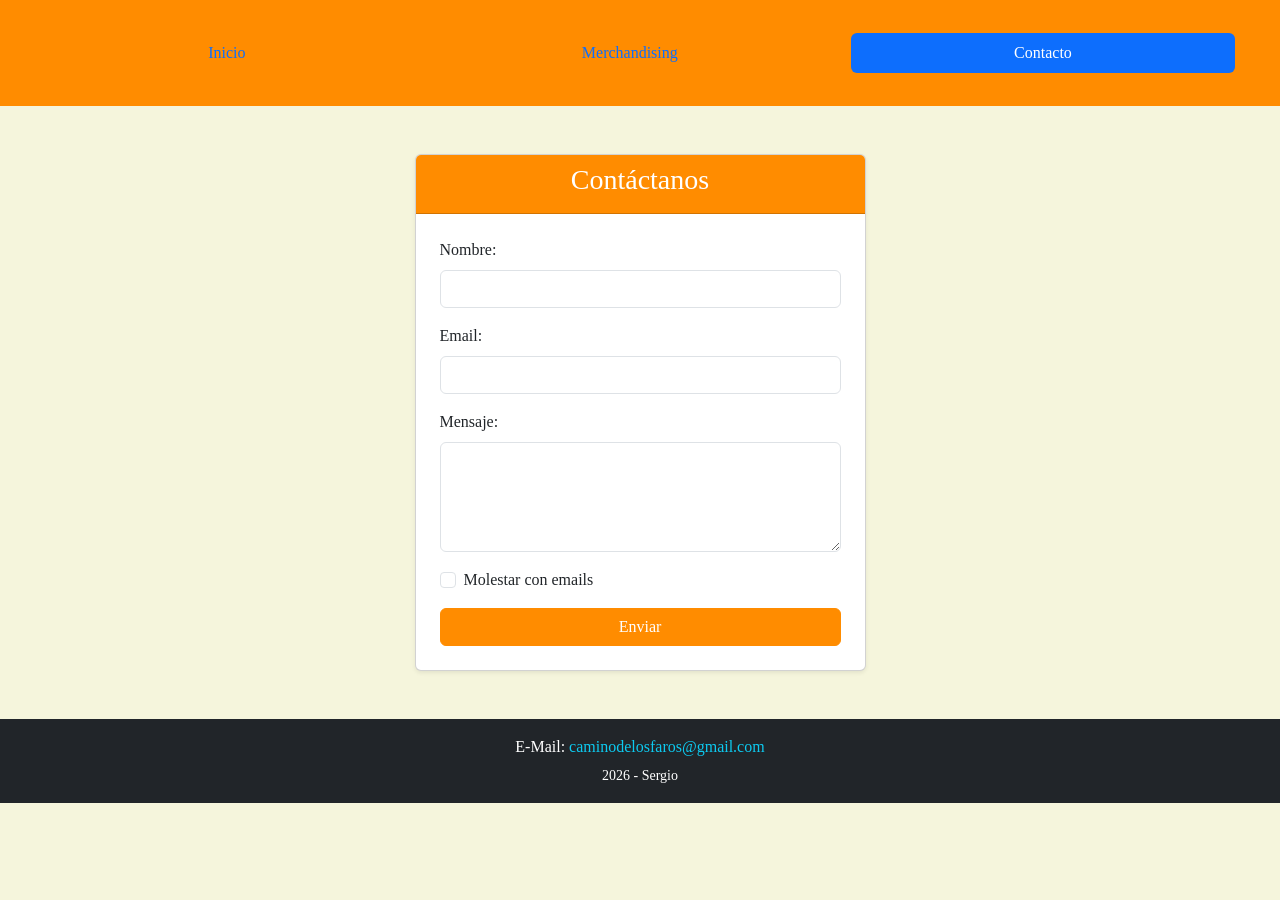
==== pages/contacto.html @ 745af320 "Entrega 2 16-02-2026 - Sergio Garcia" ====
<!DOCTYPE html>
<html lang="es">
<head>
    <meta charset="UTF-8">
    <meta name="viewport" content="width=device-width, initial-scale=1">
    <title>Contacto</title>
    
    <link href="https://cdn.jsdelivr.net/npm/bootstrap@5.3.8/dist/css/bootstrap.min.css" rel="stylesheet">
    <link rel="stylesheet" href="../css/styles.css">

    <style>  /* pone el color que quiero en sustitucion del que viene con bt */

        .fondo-beige { background-color: #F5F5DC !important; }
        .bg-naranja { background-color: #FF8C00 !important; }
        .btn-naranja { background-color: #FF8C00; border-color: #FF8C00; color: white; }
        .btn-naranja:hover { background-color: #e07b00; border-color: #e07b00; color: white; }
    </style>
</head>

<body class="fondo-beige">

<header class="header-index">
    <nav class="navbar navbar-expand-lg bg-naranja">
        <div class="container-fluid">
            
            <button class="navbar-toggler w-100 mb-2" type="button" data-bs-toggle="collapse" data-bs-target="#menuContacto" aria-controls="menuContacto" aria-expanded="false" aria-label="Toggle navigation">
                <span class="navbar-toggler-icon"></span> Menú
            </button>

            <div class="collapse navbar-collapse" id="menuContacto">
                <ul class="nav nav-pills nav-fill p-2 w-100" id="pillNav2"> 
                    <li class="nav-item">
                        <a class="nav-link " href="../index.html">Inicio</a>
                    </li>
                    <li class="nav-item">
                        <a class="nav-link" href="merchandising.html">Merchandising</a>
                    </li>
                    <li class="nav-item">
                        <a class="nav-link active" href="contacto.html">Contacto</a>
                    </li>
                </ul>
            </div>
        </div>
    </nav>
</header>

<main>
    <div class="container mt-5 mb-5">
        <div class="row justify-content-center">
            <div class="col-md-6 col-lg-5">
                
                <div class="card shadow-sm">
                    <div class="card-header bg-naranja text-white text-center">
                        <h3>Contáctanos</h3>
                    </div>
                    <div class="card-body p-4">
                        
                        <form>
                            <div class="mb-3">
                                <label for="name" class="form-label">Nombre:</label>
                                <input type="text" class="form-control" id="name" name="name">
                            </div>

                            <div class="mb-3">
                                <label for="email" class="form-label">Email:</label>
                                <input type="email" class="form-control" id="email" name="email">
                            </div>

                            <div class="mb-3">
                                <label for="message" class="form-label">Mensaje:</label>
                                <textarea class="form-control" id="message" name="message" rows="4"></textarea> 
                            </div>

                            <div class="mb-3 form-check">
                                <input type="checkbox" class="form-check-input" id="newsletter" name="newsletter">
                                <label class="form-check-label" for="newsletter">Molestar con emails</label>
                            </div>

                            <button type="submit" class="btn btn-naranja w-100">Enviar</button>
                        </form>

                    </div>
                </div>

            </div>
        </div>
    </div>
</main>

<footer class="bg-dark text-white text-center py-3 mt-auto">
    <div class="container">
        <address class="mb-1">
            E-Mail: <a href="mailto:sergiogarciaop88@gmail.com" class="text-info text-decoration-none">caminodelosfaros@gmail.com</a>
        </address>
        <small><time datetime="2026-01-05">2026 - Sergio</time></small>
    </div>
</footer>

<script src="https://cdn.jsdelivr.net/npm/bootstrap@5.3.8/dist/js/bootstrap.bundle.min.js"></script>
</body>
</html>
---- css/styles.css ----
* {
    margin: 0;
    padding: 0;
    box-sizing: border-box;
}

    /*header general */

.header-index {
   background-color: orange;
}


.header-index nav {
    padding: 20px;
}

.header-index nav ul {
    list-style: none;      
    margin: 5px;
    padding: 0;
    display: flex;
    justify-content: space-between;
    width: 100%;
    gap: 10px;
}




    /* navbar general */


.index nav {
    display: flex;
    flex-direction: row;
    align-items: space-between; 
    list-style: none;
    font-size: 2vh;
}
    

/* index.html */
    
.img-encabezado {
   width: 100%;
}






    /* valores generales */


h1, h2, h3 {
    text-align: center; /* Centrar todos los títulos de los "h" */
}

nav a {
    color: black;
}

section p {

    color: black; 
}


figure {
    margin-top: 20px;   /* con esto le damos márgenes a lo que se encuentre dentro de figure */
    margin-bottom: 20px;
}



#fecha {
    background-color: black; /* Color del fondo */
    color: white; /* Color de las letras */
    text-align: center; /* Centramos el texto */
}

#derecha {      
    text-align: right; /* Lo centro a la derecha */
    text-decoration: none;
}

footer a {
    color: red;
    text-decoration: none; /* Le quito el fondo azul al enlace */
}


#esquinaderecha{
    text-align: right;
    color: green;
}


    /* valores para merchandising */

.merchandising {
    display: flex;
    flex-direction: column;
    text-align: center; 
    gap: 15px;
    padding: 15px;
    margin-bottom: 20px;
}

.merchandising p {
    font-size: 2rem;
    line-height: 1.4;
    margin: 0 10px 10px;
    font-family: cursive;
    align-items: center;
    color: rgb(0, 0, 0);
}

.imagen {
    display: flex;
    justify-content: center;

}

.imagen img{ 
    width: 500px;
}


.merchandising button {
    display: inline-block;
    justify-content: center;
    flex-basis: 25px;
    margin-bottom: 25px;
    width: 100px;
    height: 100px;
    font-size: large;
}

.merch-h1 {
    margin-bottom: 20px;
}


body {
    font-family: Georgia, 'Times New Roman', Times, serif;/* Tipografía */
    background-color: beige;
}



.index {
    text-align: center;
}



.volver-arriba {
    font-size: 25px;
}


    /* Media Query para que sea responsive */

@media (min-width:768px) {
    
    .body-merch img {
        width: 350px
    }
    .merchandising button {
    display: inline-block;
    justify-content: center;
    flex-basis: 25px;
    margin-bottom: 25px;
    width: 60px;
    height: 60px;
    font-size: small;
}
}
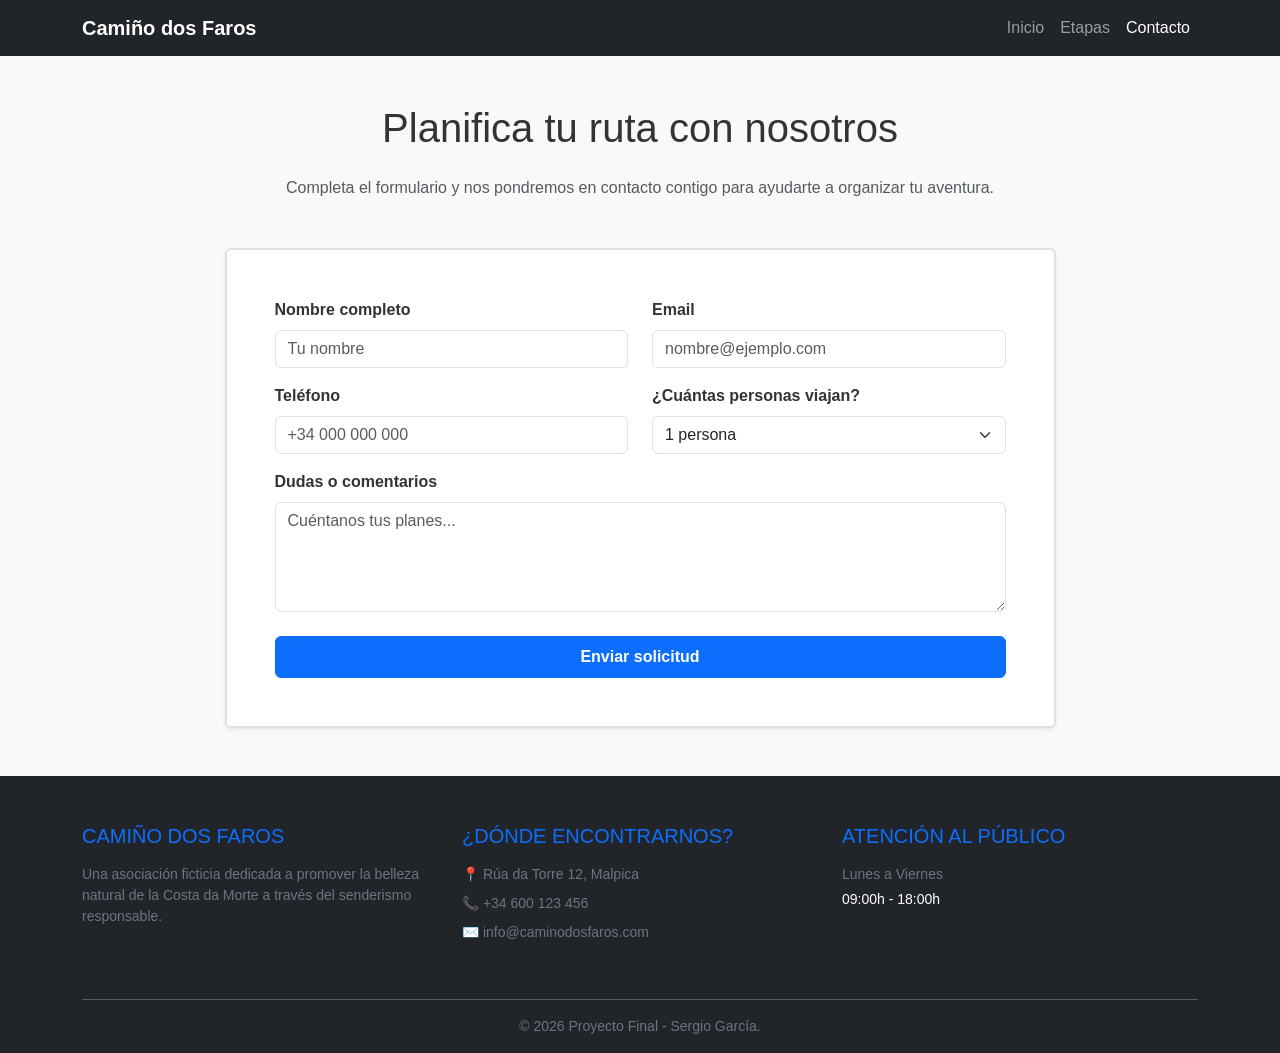
==== commit a2a1ab52: "dia 1 prueba final 09032026" ====
--- a/pages/contacto.html
+++ b/pages/contacto.html
@@ -2,100 +2,108 @@
 <html lang="es">
 <head>
     <meta charset="UTF-8">
-    <meta name="viewport" content="width=device-width, initial-scale=1">
-    <title>Contacto</title>
-    
-    <link href="https://cdn.jsdelivr.net/npm/bootstrap@5.3.8/dist/css/bootstrap.min.css" rel="stylesheet">
-    <link rel="stylesheet" href="../css/styles.css">
+    <meta name="viewport" content="width=device-width, initial-scale=1.0">
+    <title>O Camiño dos Faros | Contacto</title>
+    <link href="https://cdn.jsdelivr.net/npm/bootstrap@5.3.2/dist/css/bootstrap.min.css" rel="stylesheet">
+    <link rel="stylesheet" href="../css/main.css">
+</head>
+<body class="d-flex flex-column min-vh-100">
 
-    <style>  /* pone el color que quiero en sustitucion del que viene con bt */
-
-        .fondo-beige { background-color: #F5F5DC !important; }
-        .bg-naranja { background-color: #FF8C00 !important; }
-        .btn-naranja { background-color: #FF8C00; border-color: #FF8C00; color: white; }
-        .btn-naranja:hover { background-color: #e07b00; border-color: #e07b00; color: white; }
-    </style>
-</head>
-
-<body class="fondo-beige">
-
-<header class="header-index">
-    <nav class="navbar navbar-expand-lg bg-naranja">
-        <div class="container-fluid">
+    <nav class="navbar navbar-expand-lg navbar-dark bg-dark">
+        <div class="container">
+            <a class="navbar-brand fw-bold" href="../index.html">Camiño dos Faros</a>
             
-            <button class="navbar-toggler w-100 mb-2" type="button" data-bs-toggle="collapse" data-bs-target="#menuContacto" aria-controls="menuContacto" aria-expanded="false" aria-label="Toggle navigation">
-                <span class="navbar-toggler-icon"></span> Menú
+            <button class="navbar-toggler" type="button" data-bs-toggle="collapse" data-bs-target="#navbarNav" aria-controls="navbarNav" aria-expanded="false" aria-label="Toggle navigation">
+                <span class="navbar-toggler-icon"></span>
             </button>
-
-            <div class="collapse navbar-collapse" id="menuContacto">
-                <ul class="nav nav-pills nav-fill p-2 w-100" id="pillNav2"> 
+            
+            <div class="collapse navbar-collapse" id="navbarNav">
+                <ul class="navbar-nav ms-auto">
                     <li class="nav-item">
-                        <a class="nav-link " href="../index.html">Inicio</a>
+                        <a class="nav-link" href="../index.html">Inicio</a>
                     </li>
                     <li class="nav-item">
-                        <a class="nav-link" href="merchandising.html">Merchandising</a>
+                        <a class="nav-link" href="etapas.html">Etapas</a>
                     </li>
                     <li class="nav-item">
-                        <a class="nav-link active" href="contacto.html">Contacto</a>
+                        <a class="nav-link active" aria-current="page" href="contacto.html">Contacto</a>
                     </li>
                 </ul>
             </div>
         </div>
     </nav>
-</header>
 
-<main>
-    <div class="container mt-5 mb-5">
-        <div class="row justify-content-center">
-            <div class="col-md-6 col-lg-5">
-                
-                <div class="card shadow-sm">
-                    <div class="card-header bg-naranja text-white text-center">
-                        <h3>Contáctanos</h3>
-                    </div>
-                    <div class="card-body p-4">
-                        
-                        <form>
-                            <div class="mb-3">
-                                <label for="name" class="form-label">Nombre:</label>
-                                <input type="text" class="form-control" id="name" name="name">
+    <main class="container mt-5 mb-5 flex-grow-1">
+        <h1 class="text-center mb-4">Planifica tu ruta con nosotros</h1>
+        <p class="text-center text-muted mb-5">Completa el formulario y nos pondremos en contacto contigo para ayudarte a organizar tu aventura.</p>
+        
+        <section class="row justify-content-center">
+            <div class="col-lg-9">
+                <div class="bg-white p-4 p-md-5 rounded shadow-sm border border-2">
+                    <form>
+                        <div class="row">
+                            <div class="col-md-6 mb-3">
+                                <label class="form-label fw-bold">Nombre completo</label>
+                                <input type="text" class="form-control" placeholder="Tu nombre" required>
                             </div>
+                            <div class="col-md-6 mb-3">
+                                <label class="form-label fw-bold">Email</label>
+                                <input type="email" class="form-control" placeholder="nombre@ejemplo.com" required>
+                            </div>
+                        </div>
+                        <div class="row">
+                            <div class="col-md-6 mb-3">
+                                <label class="form-label fw-bold">Teléfono</label>
+                                <input type="tel" class="form-control" placeholder="+34 000 000 000">
+                            </div>
+                            <div class="col-md-6 mb-3">
+                                <label class="form-label fw-bold">¿Cuántas personas viajan?</label>
+                                <select class="form-select">
+                                    <option>1 persona</option>
+                                    <option>2-4 personas</option>
+                                    <option>Grupo grande</option>
+                                </select>
+                            </div>
+                        </div>
+                        <div class="mb-4">
+                            <label class="form-label fw-bold">Dudas o comentarios</label>
+                            <textarea class="form-control" rows="4" placeholder="Cuéntanos tus planes..."></textarea>
+                        </div>
+                        <button type="submit" class="btn btn-primary w-100 py-2 fw-bold">Enviar solicitud</button>
+                    </form>
+                </div>
+            </div>
+        </section>
+    </main>
 
-                            <div class="mb-3">
-                                <label for="email" class="form-label">Email:</label>
-                                <input type="email" class="form-control" id="email" name="email">
-                            </div>
-
-                            <div class="mb-3">
-                                <label for="message" class="form-label">Mensaje:</label>
-                                <textarea class="form-control" id="message" name="message" rows="4"></textarea> 
-                            </div>
-
-                            <div class="mb-3 form-check">
-                                <input type="checkbox" class="form-check-input" id="newsletter" name="newsletter">
-                                <label class="form-check-label" for="newsletter">Molestar con emails</label>
-                            </div>
-
-                            <button type="submit" class="btn btn-naranja w-100">Enviar</button>
-                        </form>
-
-                    </div>
+    <footer class="bg-dark text-white pt-5 pb-3 mt-auto">
+        <div class="container">
+            <div class="row text-center text-md-start">
+                <div class="col-md-4 mb-4">
+                    <h5 class="text-uppercase mb-3 text-primary">Camiño dos Faros</h5>
+                    <p class="small text-secondary">Una asociación ficticia dedicada a promover la belleza natural de la Costa da Morte a través del senderismo responsable.</p>
                 </div>
-
+                <div class="col-md-4 mb-4">
+                    <h5 class="text-uppercase mb-3 text-primary">¿Dónde encontrarnos?</h5>
+                    <ul class="list-unstyled small text-secondary">
+                        <li class="mb-2">📍 Rúa da Torre 12, Malpica</li>
+                        <li class="mb-2">📞 +34 600 123 456</li>
+                        <li class="mb-2">✉️ info@caminodosfaros.com</li>
+                    </ul>
+                </div>
+                <div class="col-md-4 mb-4">
+                    <h5 class="text-uppercase mb-3 text-primary">Atención al Público</h5>
+                    <p class="small text-secondary mb-1">Lunes a Viernes</p>
+                    <p class="small">09:00h - 18:00h</p>
+                </div>
+            </div>
+            <hr class="bg-secondary">
+            <div class="text-center mt-3">
+                <p class="small mb-0 text-secondary">&copy; 2026 Proyecto Final - Sergio García.</p>
             </div>
         </div>
-    </div>
-</main>
+    </footer>
 
-<footer class="bg-dark text-white text-center py-3 mt-auto">
-    <div class="container">
-        <address class="mb-1">
-            E-Mail: <a href="mailto:sergiogarciaop88@gmail.com" class="text-info text-decoration-none">caminodelosfaros@gmail.com</a>
-        </address>
-        <small><time datetime="2026-01-05">2026 - Sergio</time></small>
-    </div>
-</footer>
-
-<script src="https://cdn.jsdelivr.net/npm/bootstrap@5.3.8/dist/js/bootstrap.bundle.min.js"></script>
+    <script src="https://cdn.jsdelivr.net/npm/bootstrap@5.3.2/dist/js/bootstrap.bundle.min.js"></script>
 </body>
 </html>
--- a/css/main.css
+++ b/css/main.css
@@ -0,0 +1,119 @@
+@charset "UTF-8";
+/* scss/main.scss - Archivo principal que SASS traduce a CSS */
+/* scss/_variables.scss - Aquí guardamos nuestros colores y fuentes */
+* {
+  margin: 0;
+  padding: 0;
+  box-sizing: border-box;
+}
+
+body {
+  font-family: "Segoe UI", Roboto, Helvetica, Arial, sans-serif;
+  background-color: #f8f9fa;
+  color: #333333;
+}
+
+.seccion-hero {
+  display: flex;
+  flex-direction: column; /* MÓVIL PRIMERO: Uno arriba del otro */
+  align-items: center;
+  text-align: center; /* Texto centrado para móvil */
+  padding: 3rem 1.5rem;
+  max-width: 1200px;
+  margin: 0 auto;
+  gap: 2rem;
+  /* MAGIA RESPONSIVE: Si la pantalla es más ancha que una tablet (768px) */
+}
+@media (min-width: 768px) {
+  .seccion-hero {
+    flex-direction: row; /* PC: Uno al lado del otro */
+    text-align: left; /* PC: Texto a la izquierda */
+    padding: 5rem 2rem;
+    gap: 3rem;
+  }
+}
+.seccion-hero .caja-texto {
+  flex: 1;
+}
+.seccion-hero .caja-texto h1 {
+  color: #0d6efd;
+  font-size: 2.2rem; /* Tamaño más humilde para celulares */
+  margin-bottom: 1rem;
+  line-height: 1.2;
+}
+@media (min-width: 768px) {
+  .seccion-hero .caja-texto h1 {
+    font-size: 3rem; /* Tamaño grande pero equilibrado para PC */
+  }
+}
+.seccion-hero .caja-texto p {
+  font-size: 1.1rem;
+  color: #333333;
+  line-height: 1.6;
+}
+.seccion-hero .caja-imagen {
+  flex: 1;
+  width: 100%;
+}
+.seccion-hero .caja-imagen .imagen-destacada {
+  width: 100%;
+  border-radius: 15px;
+  box-shadow: 0 10px 20px rgba(0, 0, 0, 0.15);
+}
+
+.pie-pagina-ancho {
+  background-color: #212529;
+  color: #ffffff;
+  /* Redujimos el padding (espacio interno) para que no sea tan alto */
+  padding: 2rem 0 0.5rem 0;
+  margin-top: auto; /* Esto ayuda a empujarlo bien abajo */
+}
+.pie-pagina-ancho .contenedor-footer {
+  display: flex;
+  flex-direction: column;
+  gap: 1.5rem; /* Menos espacio entre columnas en móvil */
+  padding: 0 1.5rem;
+  max-width: 1200px;
+  margin: 0 auto;
+  text-align: center;
+}
+@media (min-width: 768px) {
+  .pie-pagina-ancho .contenedor-footer {
+    flex-direction: row;
+    text-align: left;
+    justify-content: space-between;
+    gap: 2rem; /* Espacio moderado en PC */
+  }
+}
+.pie-pagina-ancho .contenedor-footer .columna-footer {
+  flex: 1;
+}
+.pie-pagina-ancho .contenedor-footer .columna-footer h3 {
+  color: #0d6efd;
+  font-size: 0.95rem; /* Títulos mucho más pequeños y sutiles */
+  margin-bottom: 0.8rem;
+  text-transform: uppercase;
+  letter-spacing: 0.5px; /* Un poquito de espacio entre letras para darle elegancia */
+}
+.pie-pagina-ancho .contenedor-footer .columna-footer p, .pie-pagina-ancho .contenedor-footer .columna-footer ul, .pie-pagina-ancho .contenedor-footer .columna-footer li {
+  font-size: 0.8rem; /* Letra tipo "letra chica" corporativa */
+  color: #adb5bd;
+  list-style: none;
+  margin-bottom: 0; /* Quitamos márgenes extra */
+}
+.pie-pagina-ancho .contenedor-footer .columna-footer li {
+  margin-bottom: 0.3rem; /* Muy poquito espacio entre items de la lista */
+}
+.pie-pagina-ancho .copyright-footer {
+  text-align: center;
+  padding-top: 1rem; /* Menos espacio aquí también */
+  margin-top: 1.5rem;
+  border-top: 1px solid rgba(255, 255, 255, 0.1);
+}
+.pie-pagina-ancho .copyright-footer p {
+  font-size: 0.75rem; /* Texto de copyright súper pequeñito */
+  color: #6c757d; /* Un gris un poco más oscuro para que pase desapercibido */
+  margin: 0;
+}
+
+/*# sourceMappingURL=main.css.map */
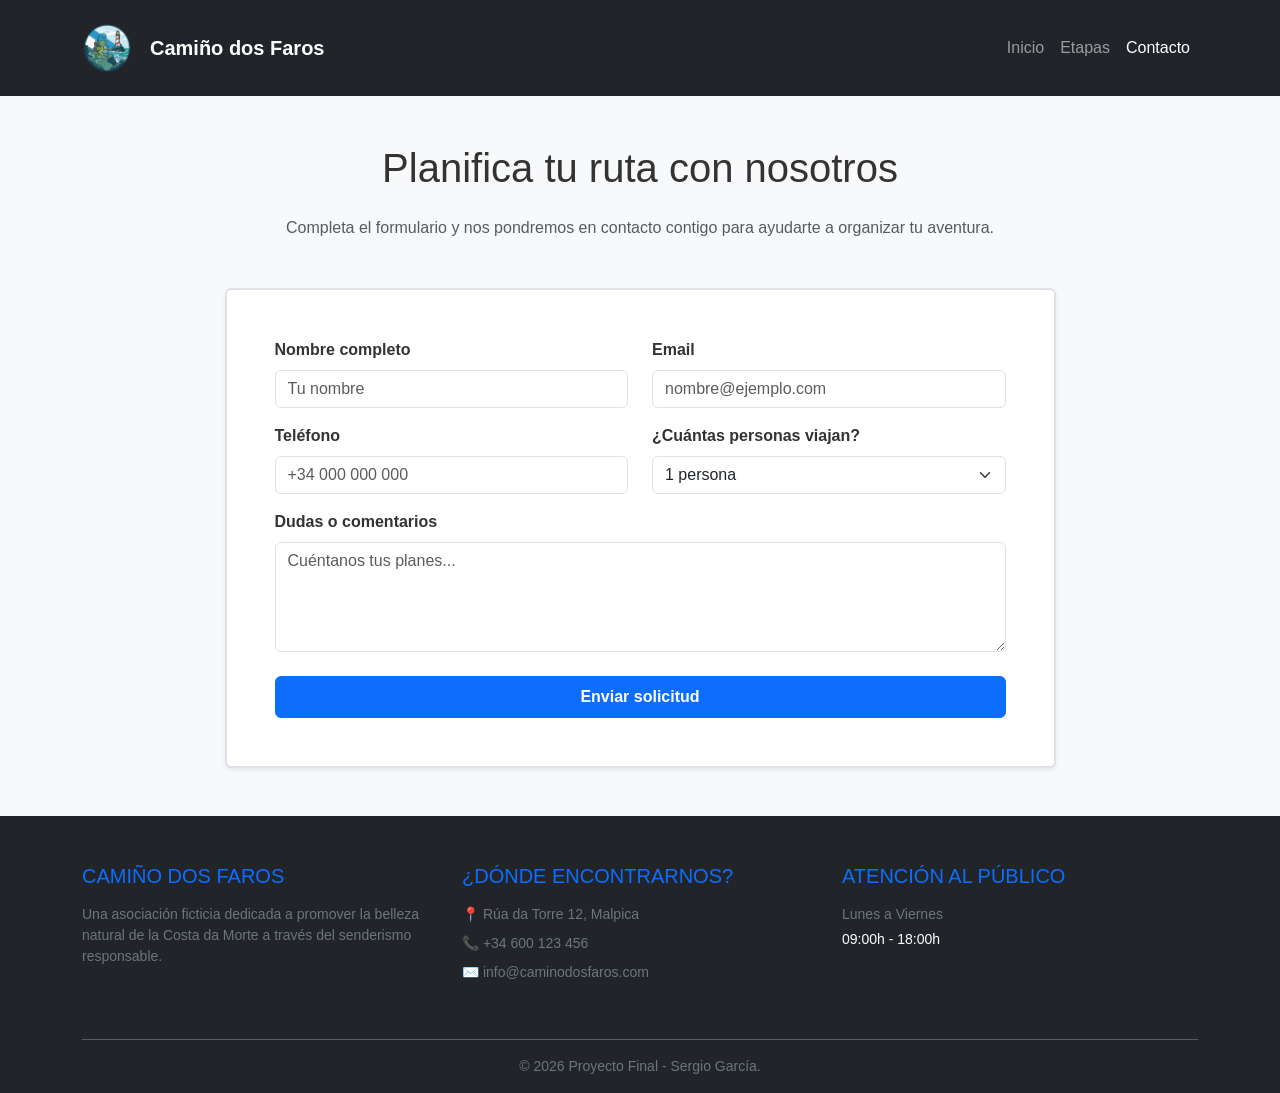
==== commit c6dca0f6: "Entrega Sergio Garcia 09032026" ====
--- a/pages/contacto.html
+++ b/pages/contacto.html
@@ -11,7 +11,10 @@
 
     <nav class="navbar navbar-expand-lg navbar-dark bg-dark">
         <div class="container">
-            <a class="navbar-brand fw-bold" href="../index.html">Camiño dos Faros</a>
+            <a class="navbar-brand d-flex align-items-center fw-bold" href="../index.html">
+                <img src="../img/LogoTraski.png" alt="Logo Traski" width="70" height="70" class="me-2">
+                Camiño dos Faros
+            </a>
             
             <button class="navbar-toggler" type="button" data-bs-toggle="collapse" data-bs-target="#navbarNav" aria-controls="navbarNav" aria-expanded="false" aria-label="Toggle navigation">
                 <span class="navbar-toggler-icon"></span>
--- a/css/main.css
+++ b/css/main.css
@@ -1,5 +1,4 @@
 @charset "UTF-8";
-/* scss/main.scss - Archivo principal que SASS traduce a CSS */
 /* scss/_variables.scss - Aquí guardamos nuestros colores y fuentes */
 * {
   margin: 0;
@@ -13,65 +12,91 @@
   color: #333333;
 }
 
-.seccion-hero {
+.seccion-hero-fondo {
+  background-attachment: fixed;
+  background-position: center;
+  background-size: cover;
+  background-repeat: no-repeat;
+  min-height: 80vh;
   display: flex;
-  flex-direction: column; /* MÓVIL PRIMERO: Uno arriba del otro */
+  justify-content: center;
   align-items: center;
-  text-align: center; /* Texto centrado para móvil */
-  padding: 3rem 1.5rem;
-  max-width: 1200px;
-  margin: 0 auto;
-  gap: 2rem;
-  /* MAGIA RESPONSIVE: Si la pantalla es más ancha que una tablet (768px) */
+  padding: 2rem;
+}
+.seccion-hero-fondo .caja-texto-superpuesta {
+  background-color: rgba(0, 0, 0, 0.65);
+  padding: 3rem;
+  border-radius: 15px;
+  text-align: center;
+  max-width: 800px;
+  backdrop-filter: blur(5px);
+  box-shadow: 0 15px 30px rgba(0, 0, 0, 0.5);
+}
+.seccion-hero-fondo .caja-texto-superpuesta h1 {
+  color: #ffffff;
+  font-size: 2.5rem;
+  margin-bottom: 1.5rem;
+  font-weight: bold;
 }
 @media (min-width: 768px) {
-  .seccion-hero {
-    flex-direction: row; /* PC: Uno al lado del otro */
-    text-align: left; /* PC: Texto a la izquierda */
-    padding: 5rem 2rem;
-    gap: 3rem;
+  .seccion-hero-fondo .caja-texto-superpuesta h1 {
+    font-size: 4rem;
   }
 }
-.seccion-hero .caja-texto {
-  flex: 1;
-}
-.seccion-hero .caja-texto h1 {
-  color: #0d6efd;
-  font-size: 2.2rem; /* Tamaño más humilde para celulares */
-  margin-bottom: 1rem;
-  line-height: 1.2;
+.seccion-hero-fondo .caja-texto-superpuesta p {
+  color: #e0e0e0;
+  font-size: 1.2rem;
 }
 @media (min-width: 768px) {
-  .seccion-hero .caja-texto h1 {
-    font-size: 3rem; /* Tamaño grande pero equilibrado para PC */
+  .seccion-hero-fondo .caja-texto-superpuesta p {
+    font-size: 1.4rem;
   }
 }
-.seccion-hero .caja-texto p {
+
+.header-etapas {
+  background-image: url("../img/FotoFondoEtapas.jpg");
+  background-attachment: fixed;
+  background-position: center;
+  background-size: cover;
+  background-repeat: no-repeat;
+  min-height: 40vh;
+  display: flex;
+  justify-content: center;
+  align-items: center;
+  padding: 2rem;
+  text-align: center;
+}
+.header-etapas .caja-texto-superpuesta {
+  background-color: rgba(0, 0, 0, 0.6);
+  padding: 2.5rem;
+  border-radius: 15px;
+  backdrop-filter: blur(5px);
+  max-width: 850px;
+  box-shadow: 0 10px 25px rgba(0, 0, 0, 0.3);
+}
+.header-etapas .caja-texto-superpuesta h1 {
+  color: #ffffff;
+  font-size: 2.2rem;
+  margin-bottom: 1rem;
+  text-transform: uppercase;
+  letter-spacing: 2px;
+}
+.header-etapas .caja-texto-superpuesta p {
+  color: #dddddd;
   font-size: 1.1rem;
-  color: #333333;
-  line-height: 1.6;
-}
-.seccion-hero .caja-imagen {
-  flex: 1;
-  width: 100%;
-}
-.seccion-hero .caja-imagen .imagen-destacada {
-  width: 100%;
-  border-radius: 15px;
-  box-shadow: 0 10px 20px rgba(0, 0, 0, 0.15);
+  margin-bottom: 0;
 }
 
 .pie-pagina-ancho {
   background-color: #212529;
   color: #ffffff;
-  /* Redujimos el padding (espacio interno) para que no sea tan alto */
   padding: 2rem 0 0.5rem 0;
-  margin-top: auto; /* Esto ayuda a empujarlo bien abajo */
+  margin-top: auto;
 }
 .pie-pagina-ancho .contenedor-footer {
   display: flex;
   flex-direction: column;
-  gap: 1.5rem; /* Menos espacio entre columnas en móvil */
+  gap: 1.5rem;
   padding: 0 1.5rem;
   max-width: 1200px;
   margin: 0 auto;
@@ -82,7 +107,7 @@
     flex-direction: row;
     text-align: left;
     justify-content: space-between;
-    gap: 2rem; /* Espacio moderado en PC */
+    gap: 2rem;
   }
 }
 .pie-pagina-ancho .contenedor-footer .columna-footer {
@@ -90,30 +115,42 @@
 }
 .pie-pagina-ancho .contenedor-footer .columna-footer h3 {
   color: #0d6efd;
-  font-size: 0.95rem; /* Títulos mucho más pequeños y sutiles */
+  font-size: 0.95rem;
   margin-bottom: 0.8rem;
   text-transform: uppercase;
-  letter-spacing: 0.5px; /* Un poquito de espacio entre letras para darle elegancia */
+  letter-spacing: 0.5px;
 }
 .pie-pagina-ancho .contenedor-footer .columna-footer p, .pie-pagina-ancho .contenedor-footer .columna-footer ul, .pie-pagina-ancho .contenedor-footer .columna-footer li {
-  font-size: 0.8rem; /* Letra tipo "letra chica" corporativa */
+  font-size: 0.8rem;
   color: #adb5bd;
   list-style: none;
-  margin-bottom: 0; /* Quitamos márgenes extra */
+  margin-bottom: 0;
 }
 .pie-pagina-ancho .contenedor-footer .columna-footer li {
-  margin-bottom: 0.3rem; /* Muy poquito espacio entre items de la lista */
+  margin-bottom: 0.3rem;
 }
 .pie-pagina-ancho .copyright-footer {
   text-align: center;
-  padding-top: 1rem; /* Menos espacio aquí también */
+  padding-top: 1rem;
   margin-top: 1.5rem;
   border-top: 1px solid rgba(255, 255, 255, 0.1);
 }
 .pie-pagina-ancho .copyright-footer p {
-  font-size: 0.75rem; /* Texto de copyright súper pequeñito */
-  color: #6c757d; /* Un gris un poco más oscuro para que pase desapercibido */
+  font-size: 0.75rem;
+  color: #6c757d;
   margin: 0;
 }
 
+.navbar-brand {
+  display: flex;
+  justify-content: center;
+  align-items: center;
+}
+.navbar-brand img {
+  height: 70px;
+  width: 70px;
+  object-fit: contain;
+  margin-left: -10px;
+}
+
 /*# sourceMappingURL=main.css.map */
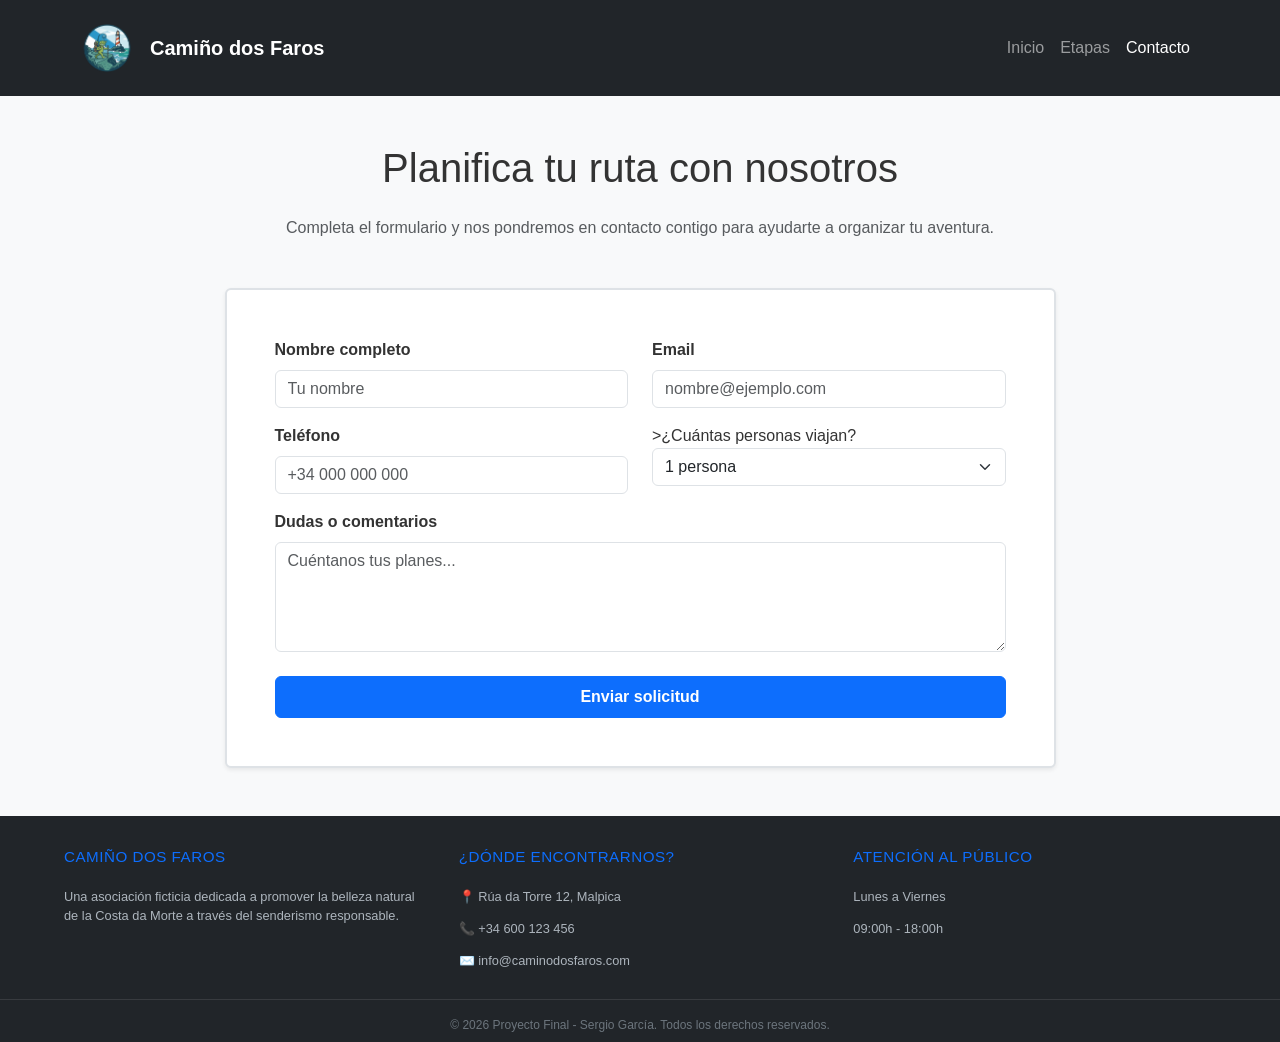
==== commit abcb305b: "mejoras index, seo, animaciones, footer unificado, accesibilidad formulario" ====
--- a/pages/contacto.html
+++ b/pages/contacto.html
@@ -1,12 +1,19 @@
 <!DOCTYPE html>
 <html lang="es">
+
 <head>
     <meta charset="UTF-8">
     <meta name="viewport" content="width=device-width, initial-scale=1.0">
+    <meta name="description"
+        content="Contacta con O Camiño dos Faros para planificar tu ruta por la Costa da Morte. Completa el formulario y te ayudamos a organizar tu aventura.">
+    <meta name="keywords"
+        content="contacto Camiño dos Faros, planificar ruta, senderismo Costa da Morte, reserva etapas">
+    <meta name="author" content="Sergio García">
     <title>O Camiño dos Faros | Contacto</title>
     <link href="https://cdn.jsdelivr.net/npm/bootstrap@5.3.2/dist/css/bootstrap.min.css" rel="stylesheet">
     <link rel="stylesheet" href="../css/main.css">
 </head>
+
 <body class="d-flex flex-column min-vh-100">
 
     <nav class="navbar navbar-expand-lg navbar-dark bg-dark">
@@ -15,11 +22,12 @@
                 <img src="../img/LogoTraski.png" alt="Logo Traski" width="70" height="70" class="me-2">
                 Camiño dos Faros
             </a>
-            
-            <button class="navbar-toggler" type="button" data-bs-toggle="collapse" data-bs-target="#navbarNav" aria-controls="navbarNav" aria-expanded="false" aria-label="Toggle navigation">
+
+            <button class="navbar-toggler" type="button" data-bs-toggle="collapse" data-bs-target="#navbarNav"
+                aria-controls="navbarNav" aria-expanded="false" aria-label="Toggle navigation">
                 <span class="navbar-toggler-icon"></span>
             </button>
-            
+
             <div class="collapse navbar-collapse" id="navbarNav">
                 <ul class="navbar-nav ms-auto">
                     <li class="nav-item">
@@ -38,30 +46,31 @@
 
     <main class="container mt-5 mb-5 flex-grow-1">
         <h1 class="text-center mb-4">Planifica tu ruta con nosotros</h1>
-        <p class="text-center text-muted mb-5">Completa el formulario y nos pondremos en contacto contigo para ayudarte a organizar tu aventura.</p>
-        
+        <p class="text-center text-muted mb-5">Completa el formulario y nos pondremos en contacto contigo para ayudarte
+            a organizar tu aventura.</p>
+
         <section class="row justify-content-center">
             <div class="col-lg-9">
                 <div class="bg-white p-4 p-md-5 rounded shadow-sm border border-2">
                     <form>
                         <div class="row">
                             <div class="col-md-6 mb-3">
-                                <label class="form-label fw-bold">Nombre completo</label>
-                                <input type="text" class="form-control" placeholder="Tu nombre" required>
+                                <label class="form-label fw-bold" for="nombre">Nombre completo</label>
+                                <input type="text" class="form-control" id="nombre" placeholder="Tu nombre" required>
                             </div>
                             <div class="col-md-6 mb-3">
-                                <label class="form-label fw-bold">Email</label>
-                                <input type="email" class="form-control" placeholder="nombre@ejemplo.com" required>
+                                <label class="form-label fw-bold" for="email">Email</label>
+                                <input type="email" class="form-control" id="email" placeholder="nombre@ejemplo.com" required>
                             </div>
                         </div>
                         <div class="row">
                             <div class="col-md-6 mb-3">
-                                <label class="form-label fw-bold">Teléfono</label>
-                                <input type="tel" class="form-control" placeholder="+34 000 000 000">
+                                <label class="form-label fw-bold" for="telefono">Teléfono</label>
+                                <input type="tel" class="form-control" id="telefono" placeholder="+34 000 000 000">
                             </div>
                             <div class="col-md-6 mb-3">
-                                <label class="form-label fw-bold">¿Cuántas personas viajan?</label>
-                                <select class="form-select">
+                                <label class="form-label fw-bold" for="personas"></label>>¿Cuántas personas viajan?</label>
+                                <select class="form-select" id="personas">
                                     <option>1 persona</option>
                                     <option>2-4 personas</option>
                                     <option>Grupo grande</option>
@@ -69,8 +78,8 @@
                             </div>
                         </div>
                         <div class="mb-4">
-                            <label class="form-label fw-bold">Dudas o comentarios</label>
-                            <textarea class="form-control" rows="4" placeholder="Cuéntanos tus planes..."></textarea>
+                            <label class="form-label fw-bold" for="comentarios">Dudas o comentarios</label>
+                            <textarea class="form-control"id="comentarios" rows="4" placeholder="Cuéntanos tus planes..."></textarea>
                         </div>
                         <button type="submit" class="btn btn-primary w-100 py-2 fw-bold">Enviar solicitud</button>
                     </form>
@@ -79,34 +88,33 @@
         </section>
     </main>
 
-    <footer class="bg-dark text-white pt-5 pb-3 mt-auto">
-        <div class="container">
-            <div class="row text-center text-md-start">
-                <div class="col-md-4 mb-4">
-                    <h5 class="text-uppercase mb-3 text-primary">Camiño dos Faros</h5>
-                    <p class="small text-secondary">Una asociación ficticia dedicada a promover la belleza natural de la Costa da Morte a través del senderismo responsable.</p>
-                </div>
-                <div class="col-md-4 mb-4">
-                    <h5 class="text-uppercase mb-3 text-primary">¿Dónde encontrarnos?</h5>
-                    <ul class="list-unstyled small text-secondary">
-                        <li class="mb-2">📍 Rúa da Torre 12, Malpica</li>
-                        <li class="mb-2">📞 +34 600 123 456</li>
-                        <li class="mb-2">✉️ info@caminodosfaros.com</li>
-                    </ul>
-                </div>
-                <div class="col-md-4 mb-4">
-                    <h5 class="text-uppercase mb-3 text-primary">Atención al Público</h5>
-                    <p class="small text-secondary mb-1">Lunes a Viernes</p>
-                    <p class="small">09:00h - 18:00h</p>
-                </div>
+    <footer class="pie-pagina-ancho">
+        <div class="contenedor-footer">
+            <div class="columna-footer">
+                <h3>Camiño dos Faros</h3>
+                <p>Una asociación ficticia dedicada a promover la belleza natural de la Costa da Morte a través del
+                    senderismo responsable.</p>
             </div>
-            <hr class="bg-secondary">
-            <div class="text-center mt-3">
-                <p class="small mb-0 text-secondary">&copy; 2026 Proyecto Final - Sergio García.</p>
+            <div class="columna-footer">
+                <h3>¿Dónde encontrarnos?</h3>
+                <ul>
+                    <li>📍 Rúa da Torre 12, Malpica</li>
+                    <li>📞 +34 600 123 456</li>
+                    <li>✉️ info@caminodosfaros.com</li>
+                </ul>
             </div>
+            <div class="columna-footer">
+                <h3>Atención al Público</h3>
+                <p>Lunes a Viernes</p>
+                <p>09:00h - 18:00h</p>
+            </div>
+        </div>
+        <div class="copyright-footer">
+            <p>&copy; 2026 Proyecto Final - Sergio García. Todos los derechos reservados.</p>
         </div>
     </footer>
 
     <script src="https://cdn.jsdelivr.net/npm/bootstrap@5.3.2/dist/js/bootstrap.bundle.min.js"></script>
 </body>
+
 </html>
--- a/css/main.css
+++ b/css/main.css
@@ -120,14 +120,19 @@
   text-transform: uppercase;
   letter-spacing: 0.5px;
 }
-.pie-pagina-ancho .contenedor-footer .columna-footer p, .pie-pagina-ancho .contenedor-footer .columna-footer ul, .pie-pagina-ancho .contenedor-footer .columna-footer li {
+.pie-pagina-ancho .contenedor-footer .columna-footer p,
+.pie-pagina-ancho .contenedor-footer .columna-footer li {
   font-size: 0.8rem;
   color: #adb5bd;
+  margin-bottom: 0.3rem;
+  padding-top: 0.5rem;
+}
+.pie-pagina-ancho .contenedor-footer .columna-footer ul {
   list-style: none;
-  margin-bottom: 0;
-}
-.pie-pagina-ancho .contenedor-footer .columna-footer li {
-  margin-bottom: 0.3rem;
+  padding: 0;
+  margin: 0;
+  display: flex;
+  flex-direction: column;
 }
 .pie-pagina-ancho .copyright-footer {
   text-align: center;
@@ -153,4 +158,41 @@
   margin-left: -10px;
 }
 
+.nav-link {
+  transition: color 0.3s ease;
+}
+.nav-link:hover {
+  color: #0d6efd !important;
+}
+
+.card-numero {
+  transition: transform 0.3s ease, box-shadow 0.3s ease;
+}
+.card-numero:hover {
+  transform: translateY(-6px);
+  box-shadow: 0 12px 25px rgba(0, 0, 0, 0.15) !important;
+}
+
+@keyframes fadeInUp {
+  from {
+    opacity: 0;
+    transform: translateY(30px);
+  }
+  to {
+    opacity: 1;
+    transform: translateY(0);
+  }
+}
+.caja-texto-superpuesta {
+  animation: fadeInUp 1s ease forwards;
+}
+
+.titulo-seccion {
+  color: #0d6efd;
+}
+
+.titulo-seccion-secundario {
+  color: #0d6efd;
+}
+
 /*# sourceMappingURL=main.css.map */
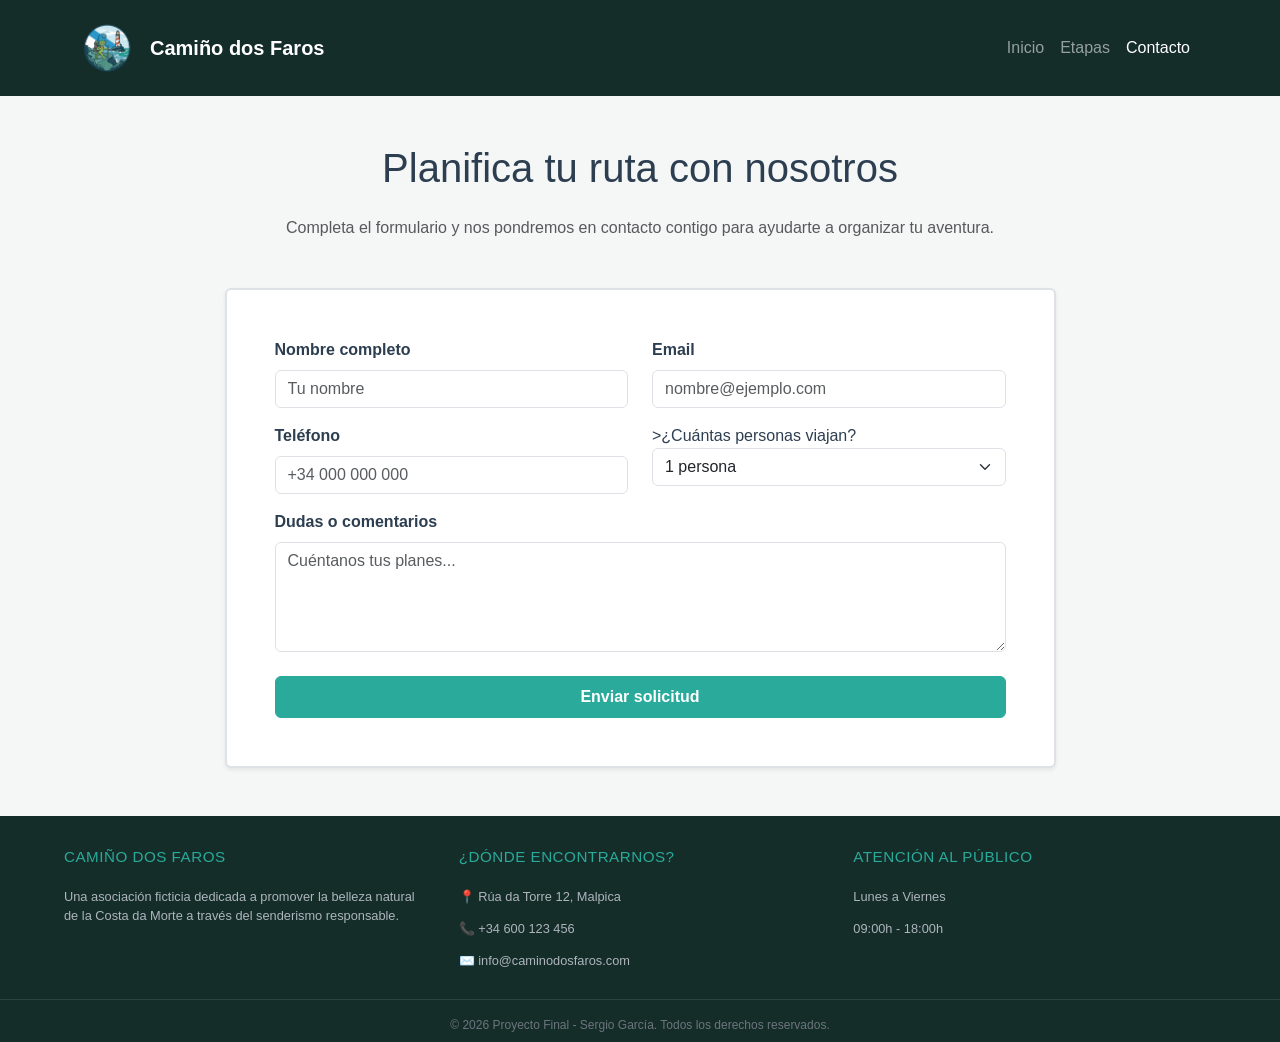
==== commit 601a28ac: "feat: entrega final proyecto Camino dos Faros" ====
--- a/pages/contacto.html
+++ b/pages/contacto.html
@@ -11,6 +11,7 @@
     <meta name="author" content="Sergio García">
     <title>O Camiño dos Faros | Contacto</title>
     <link href="https://cdn.jsdelivr.net/npm/bootstrap@5.3.2/dist/css/bootstrap.min.css" rel="stylesheet">
+    <link rel="stylesheet" href="https://cdn.jsdelivr.net/npm/bootstrap-icons@1.11.3/font/bootstrap-icons.min.css">
     <link rel="stylesheet" href="../css/main.css">
 </head>
 
@@ -60,7 +61,8 @@
                             </div>
                             <div class="col-md-6 mb-3">
                                 <label class="form-label fw-bold" for="email">Email</label>
-                                <input type="email" class="form-control" id="email" placeholder="nombre@ejemplo.com" required>
+                                <input type="email" class="form-control" id="email" placeholder="nombre@ejemplo.com"
+                                    required>
                             </div>
                         </div>
                         <div class="row">
@@ -69,7 +71,8 @@
                                 <input type="tel" class="form-control" id="telefono" placeholder="+34 000 000 000">
                             </div>
                             <div class="col-md-6 mb-3">
-                                <label class="form-label fw-bold" for="personas"></label>>¿Cuántas personas viajan?</label>
+                                <label class="form-label fw-bold" for="personas"></label>>¿Cuántas personas
+                                viajan?</label>
                                 <select class="form-select" id="personas">
                                     <option>1 persona</option>
                                     <option>2-4 personas</option>
@@ -79,7 +82,8 @@
                         </div>
                         <div class="mb-4">
                             <label class="form-label fw-bold" for="comentarios">Dudas o comentarios</label>
-                            <textarea class="form-control"id="comentarios" rows="4" placeholder="Cuéntanos tus planes..."></textarea>
+                            <textarea class="form-control" id="comentarios" rows="4"
+                                placeholder="Cuéntanos tus planes..."></textarea>
                         </div>
                         <button type="submit" class="btn btn-primary w-100 py-2 fw-bold">Enviar solicitud</button>
                     </form>
--- a/css/main.css
+++ b/css/main.css
@@ -1,5 +1,64 @@
 @charset "UTF-8";
-/* scss/_variables.scss - Aquí guardamos nuestros colores y fuentes */
+/* scss/base/_variables.scss */
+.pie-pagina-ancho {
+  background-color: #152d29;
+  color: #ffffff;
+  padding: 2rem 0 0.5rem 0;
+  margin-top: auto;
+}
+.pie-pagina-ancho .contenedor-footer {
+  display: flex;
+  flex-direction: column;
+  gap: 1.5rem;
+  padding: 0 1.5rem;
+  max-width: 1200px;
+  margin: 0 auto;
+  text-align: center;
+}
+@media (min-width: 768px) {
+  .pie-pagina-ancho .contenedor-footer {
+    flex-direction: row;
+    text-align: left;
+    justify-content: space-between;
+    gap: 2rem;
+  }
+}
+.pie-pagina-ancho .contenedor-footer .columna-footer {
+  flex: 1;
+}
+.pie-pagina-ancho .contenedor-footer .columna-footer h3 {
+  color: #29aa9b;
+  font-size: 0.95rem;
+  margin-bottom: 0.8rem;
+  text-transform: uppercase;
+  letter-spacing: 0.5px;
+}
+.pie-pagina-ancho .contenedor-footer .columna-footer p,
+.pie-pagina-ancho .contenedor-footer .columna-footer li {
+  font-size: 0.8rem;
+  color: #adb5bd;
+  margin-bottom: 0.3rem;
+  padding-top: 0.5rem;
+}
+.pie-pagina-ancho .contenedor-footer .columna-footer ul {
+  list-style: none;
+  padding: 0;
+  margin: 0;
+  display: flex;
+  flex-direction: column;
+}
+.pie-pagina-ancho .copyright-footer {
+  text-align: center;
+  padding-top: 1rem;
+  margin-top: 1.5rem;
+  border-top: 1px solid rgba(255, 255, 255, 0.1);
+}
+.pie-pagina-ancho .copyright-footer p {
+  font-size: 0.75rem;
+  color: #6c757d;
+  margin: 0;
+}
+
 * {
   margin: 0;
   padding: 0;
@@ -8,8 +67,24 @@
 
 body {
   font-family: "Segoe UI", Roboto, Helvetica, Arial, sans-serif;
-  background-color: #f8f9fa;
-  color: #333333;
+  background-color: #f4f7f6;
+  color: #2c3e50;
+}
+
+.btn-primary {
+  background-color: #29aa9b;
+  border-color: #29aa9b;
+  transition: all 0.3s ease;
+}
+.btn-primary:hover {
+  filter: brightness(0.85);
+  background-color: #29aa9b;
+  border-color: #29aa9b;
+  transform: translateY(-2px);
+}
+
+.bg-dark {
+  background-color: #152d29 !important;
 }
 
 .seccion-hero-fondo {
@@ -87,65 +162,6 @@
   margin-bottom: 0;
 }
 
-.pie-pagina-ancho {
-  background-color: #212529;
-  color: #ffffff;
-  padding: 2rem 0 0.5rem 0;
-  margin-top: auto;
-}
-.pie-pagina-ancho .contenedor-footer {
-  display: flex;
-  flex-direction: column;
-  gap: 1.5rem;
-  padding: 0 1.5rem;
-  max-width: 1200px;
-  margin: 0 auto;
-  text-align: center;
-}
-@media (min-width: 768px) {
-  .pie-pagina-ancho .contenedor-footer {
-    flex-direction: row;
-    text-align: left;
-    justify-content: space-between;
-    gap: 2rem;
-  }
-}
-.pie-pagina-ancho .contenedor-footer .columna-footer {
-  flex: 1;
-}
-.pie-pagina-ancho .contenedor-footer .columna-footer h3 {
-  color: #0d6efd;
-  font-size: 0.95rem;
-  margin-bottom: 0.8rem;
-  text-transform: uppercase;
-  letter-spacing: 0.5px;
-}
-.pie-pagina-ancho .contenedor-footer .columna-footer p,
-.pie-pagina-ancho .contenedor-footer .columna-footer li {
-  font-size: 0.8rem;
-  color: #adb5bd;
-  margin-bottom: 0.3rem;
-  padding-top: 0.5rem;
-}
-.pie-pagina-ancho .contenedor-footer .columna-footer ul {
-  list-style: none;
-  padding: 0;
-  margin: 0;
-  display: flex;
-  flex-direction: column;
-}
-.pie-pagina-ancho .copyright-footer {
-  text-align: center;
-  padding-top: 1rem;
-  margin-top: 1.5rem;
-  border-top: 1px solid rgba(255, 255, 255, 0.1);
-}
-.pie-pagina-ancho .copyright-footer p {
-  font-size: 0.75rem;
-  color: #6c757d;
-  margin: 0;
-}
-
 .navbar-brand {
   display: flex;
   justify-content: center;
@@ -162,7 +178,7 @@
   transition: color 0.3s ease;
 }
 .nav-link:hover {
-  color: #0d6efd !important;
+  color: #29aa9b !important;
 }
 
 .card-numero {
@@ -188,11 +204,155 @@
 }
 
 .titulo-seccion {
-  color: #0d6efd;
+  color: #29aa9b;
 }
 
 .titulo-seccion-secundario {
-  color: #0d6efd;
+  color: #29aa9b;
+}
+
+.btn-primary {
+  transition: transform 0.2s ease, box-shadow 0.2s ease;
+}
+.btn-primary:hover {
+  transform: translateY(-3px);
+  box-shadow: 0 8px 20px rgba(41, 170, 155, 0.4);
+}
+
+.accordion-body img {
+  width: 100%;
+  object-fit: cover;
+  max-height: 250px;
+  border-radius: 8px;
+}
+@media (min-width: 768px) {
+  .accordion-body img {
+    max-height: 450px;
+  }
+}
+
+.seccion-presentacion {
+  background-color: #f0f4f8;
+  padding: 5rem 1.5rem;
+}
+.seccion-presentacion .presentacion-etiqueta {
+  text-transform: uppercase;
+  letter-spacing: 3px;
+  font-size: 0.72rem;
+  color: #e8621a;
+  font-weight: bold;
+  margin-bottom: 0.8rem;
+  display: block;
+}
+.seccion-presentacion .presentacion-card {
+  background: #ffffff;
+  padding: 2rem;
+  border-radius: 12px;
+  box-shadow: 0 4px 16px rgba(0, 0, 0, 0.07);
+  border-left: 4px solid #e8621a;
+  height: 100%;
+  transition: transform 0.3s ease, box-shadow 0.3s ease;
+}
+.seccion-presentacion .presentacion-card:hover {
+  transform: translateY(-4px);
+  box-shadow: 0 8px 24px rgba(0, 0, 0, 0.13);
+}
+.seccion-presentacion .presentacion-card .bi {
+  font-size: 2rem;
+  color: #e8621a;
+  margin-bottom: 0.8rem;
+  display: block;
+}
+.seccion-presentacion .presentacion-card h4 {
+  font-weight: bold;
+  color: #2c3e50;
+  margin-bottom: 0.6rem;
+}
+.seccion-presentacion .presentacion-card p {
+  color: #555;
+  line-height: 1.7;
+  margin: 0;
+}
+
+.card-numero {
+  border-left: 4px solid #e8621a;
+  border-radius: 8px;
+  padding: 2rem;
+  background: #ffffff;
+  box-shadow: 0 2px 12px rgba(0, 0, 0, 0.08);
+  transition: transform 0.3s ease, box-shadow 0.3s ease;
+}
+.card-numero:hover {
+  transform: translateY(-4px);
+  box-shadow: 0 8px 24px rgba(0, 0, 0, 0.15);
+}
+.card-numero .bi {
+  font-size: 3rem;
+  color: #e8621a;
+}
+.card-numero h3 {
+  font-size: 2rem;
+}
+
+.seccion-numeros {
+  background-size: cover;
+  background-position: center;
+  background-attachment: fixed;
+}
+@media (max-width: 991px) {
+  .seccion-numeros {
+    background-attachment: scroll;
+  }
+}
+.seccion-numeros .titulo-numeros {
+  font-size: 1.8rem;
+  letter-spacing: 3px;
+  color: #ffffff;
+  text-shadow: 0 2px 8px rgba(0, 0, 0, 0.8);
+}
+.seccion-numeros .btn-numeros {
+  background: none;
+  border: none;
+  padding: 0;
+  cursor: pointer;
+  font-size: 1.8rem;
+  font-weight: bold;
+  letter-spacing: 3px;
+  color: #ffffff;
+}
+.seccion-numeros .texto-naranja {
+  color: #e8621a;
+  transition: opacity 0.2s ease;
+}
+.seccion-numeros .texto-naranja:hover {
+  opacity: 0.75;
+}
+
+.galeria-postales {
+  display: flex;
+  flex-wrap: wrap;
+  /* Permite que las fotos bajen a la siguiente línea */
+  gap: 1.5rem;
+  padding: 1rem 0;
+}
+.galeria-postales .postal {
+  /* pueden crecer para llenar el espacio vacío */
+  flex: 1 1 280px;
+  border-radius: 12px;
+  overflow: hidden;
+  box-shadow: 0 4px 15px rgba(0, 0, 0, 0.1);
+  cursor: pointer;
+}
+.galeria-postales .postal img {
+  width: 100%;
+  height: 250px;
+  object-fit: cover;
+  transition: transform 0.5s ease, filter 0.5s ease;
+  filter: brightness(0.9);
+}
+.galeria-postales .postal img:hover {
+  transform: scale(1.1);
+  filter: brightness(1.1);
 }
 
 /*# sourceMappingURL=main.css.map */
